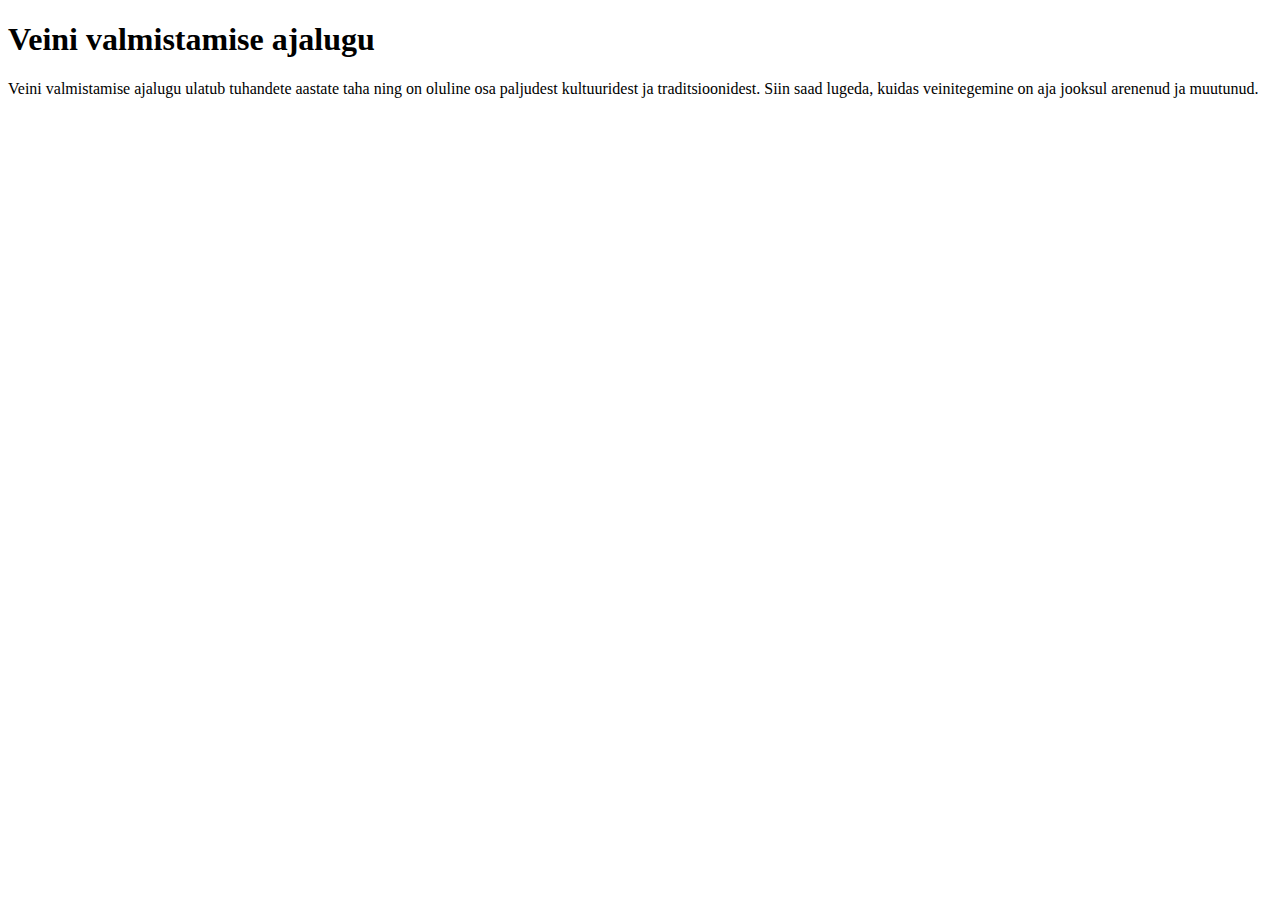
==== teine.html @ 758ff710 "initial commit" ====
<!DOCTYPE html>
<html lang="et">
<head>
    <meta charset="UTF-8">
    <meta name="viewport" content="width=device-width, initial-scale=1.0">
    <title>Veini valmistamise ajalugu</title>
</head>
<body>

    <!-- Paragrahv uue lehe sisu kohta -->
    <h1>Veini valmistamise ajalugu</h1>
    <p>Veini valmistamise ajalugu ulatub tuhandete aastate taha ning on oluline osa paljudest kultuuridest ja traditsioonidest. Siin saad lugeda, kuidas veinitegemine on aja jooksul arenenud ja muutunud.</p>

</body>
</html>
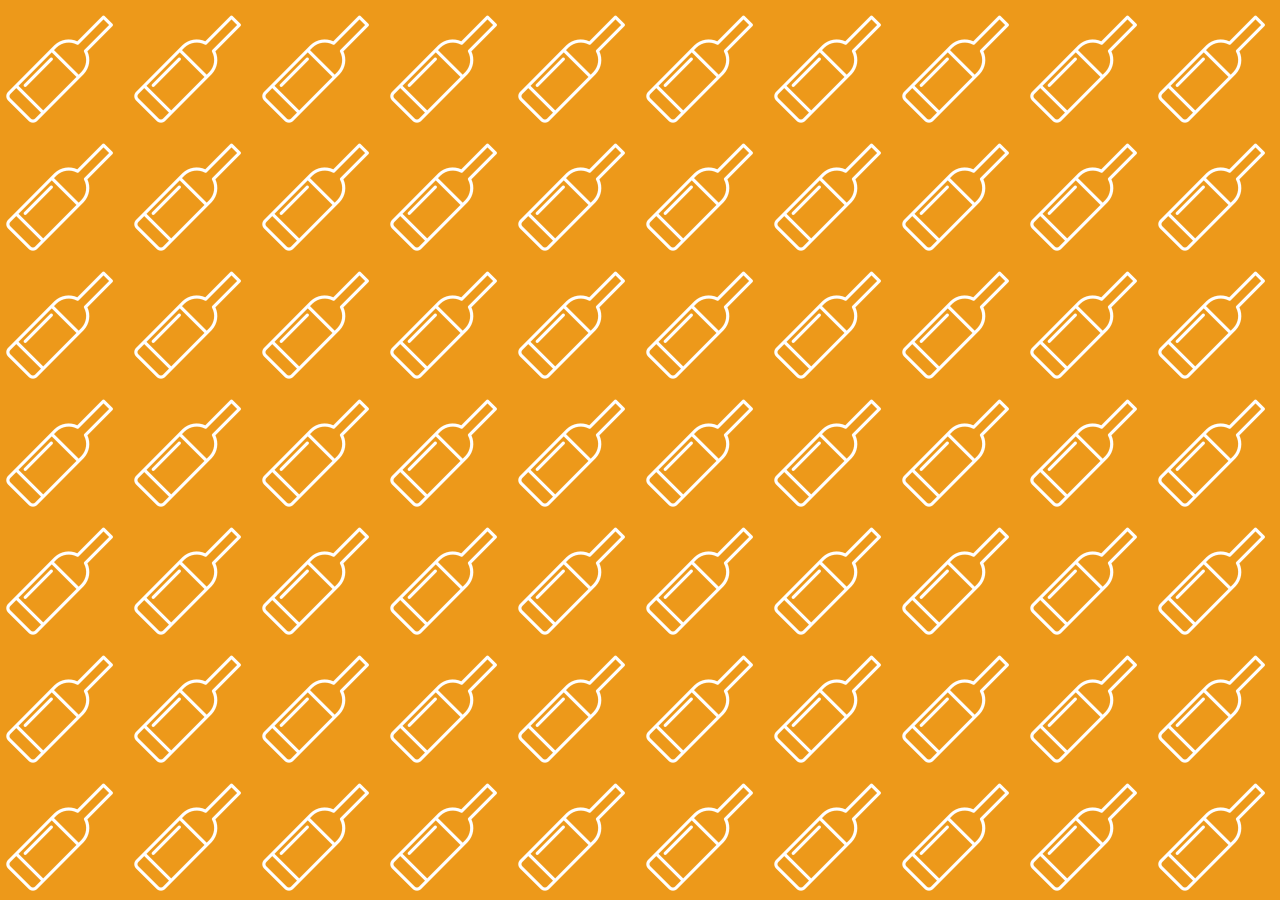
==== commit ff4362ee: "Lisasin animatsiooni ilma JavaScriptita ja lisasin css faili ka teisele leheküljele" ====
--- a/teine.html
+++ b/teine.html
@@ -4,6 +4,7 @@
     <meta charset="UTF-8">
     <meta name="viewport" content="width=device-width, initial-scale=1.0">
     <title>Veini valmistamise ajalugu</title>
+    <link rel="stylesheet" type="text/css" href="style.css">
 </head>
 <body>
 
--- a/style.css
+++ b/style.css
@@ -0,0 +1,127 @@
+body {
+    background-color: #ed991a;
+}
+
+body::before {
+    content: "";
+    background-image: url(veini\ pudel.2.png);
+    background-repeat: repeat;
+    background-size: 10%;
+    position: absolute;
+    top: 0;
+    left: 0;
+    right: 0;
+    bottom: 0;
+    opacity: 1;
+    filter: invert(1);
+    z-index: -1;
+}
+
+h1 {
+    font-family: 'Brush Script MT', cursive;
+    color: #55208a;
+    text-align: center;
+    font-size: 60px;
+    margin-bottom: 20px;
+    opacity: 0;
+    transform: translateY(20px);
+    animation: slideIn 1s forwards 0.5s;
+}
+
+p {
+   font-family: 'Apple Chancery', cursive;
+   text-align: center;
+   font-size: 20px;
+   color: #5b17e3;
+   opacity: 0;
+   transform: translateY(20px);
+   animation: slideIn 1s forwards 1s;
+}
+
+img {
+    display: block;
+    width: 200px;
+    height: auto;
+    margin: 0 auto;
+    border: 5px solid #5b17e3;
+    opacity: 0;
+    transform: translateY(20px);
+    animation: slideIn 1s forwards 1s;
+}
+
+.sisu {
+    display: flex;
+    justify-content: space-between;
+    align-items: flex-start;
+    height: auto;
+}
+
+.vasak, .parem {
+    width: 50%;
+    padding: 5px;
+    opacity: 0;
+    transform: translate(20px);
+    animation: slideIn 1s forwards 1.5s;
+}
+
+h2 {
+    font-family: 'Brush Script MT', cursive;
+    color: #55208a;
+    text-align: center;
+    font-size: 36px;
+    margin: 0;
+    align-self: flex-start;
+    opacity: 0;
+    transform: translateY(20px);
+    animation: slideIn 1s forwards 1.5s;
+}
+
+ul {
+    list-style-type: disc;
+    padding-left: 20px;
+    text-align: center;
+    font-size: 15px;
+    color: #5b17e3;
+    font-family: 'Apple Chancery', cursive;
+    opacity: 0;
+    transform: translateY(20px);
+    animation: slideIn 1s forwards 2s;
+}
+
+ul ul {
+    list-style-type: circle;
+    padding-left: 20px;
+}
+li {
+    text-align: left;
+}
+
+table {
+    border: 2px solid #5b17e3;
+    width: 100%;
+    border-collapse: collapse;
+    background-color: transparent;
+    opacity: 0;
+    transform: translateY(20px);
+    animation: slideIn 1s forwards 2.5s;
+}
+
+th, td {
+    border: 1px solid #5b17e3;
+    padding: 8px;
+    font-family: 'Apple Chancery', cursive;
+    color: #5b17e3;
+    text-align: center;
+    font-size: 15px;
+}
+
+@keyframes slideIn {
+    0% {
+        opacity: 0;
+        transform: translateY(20px);
+    }
+    100% {
+        opacity: 1;
+        transform: translateY(0);
+    }
+}